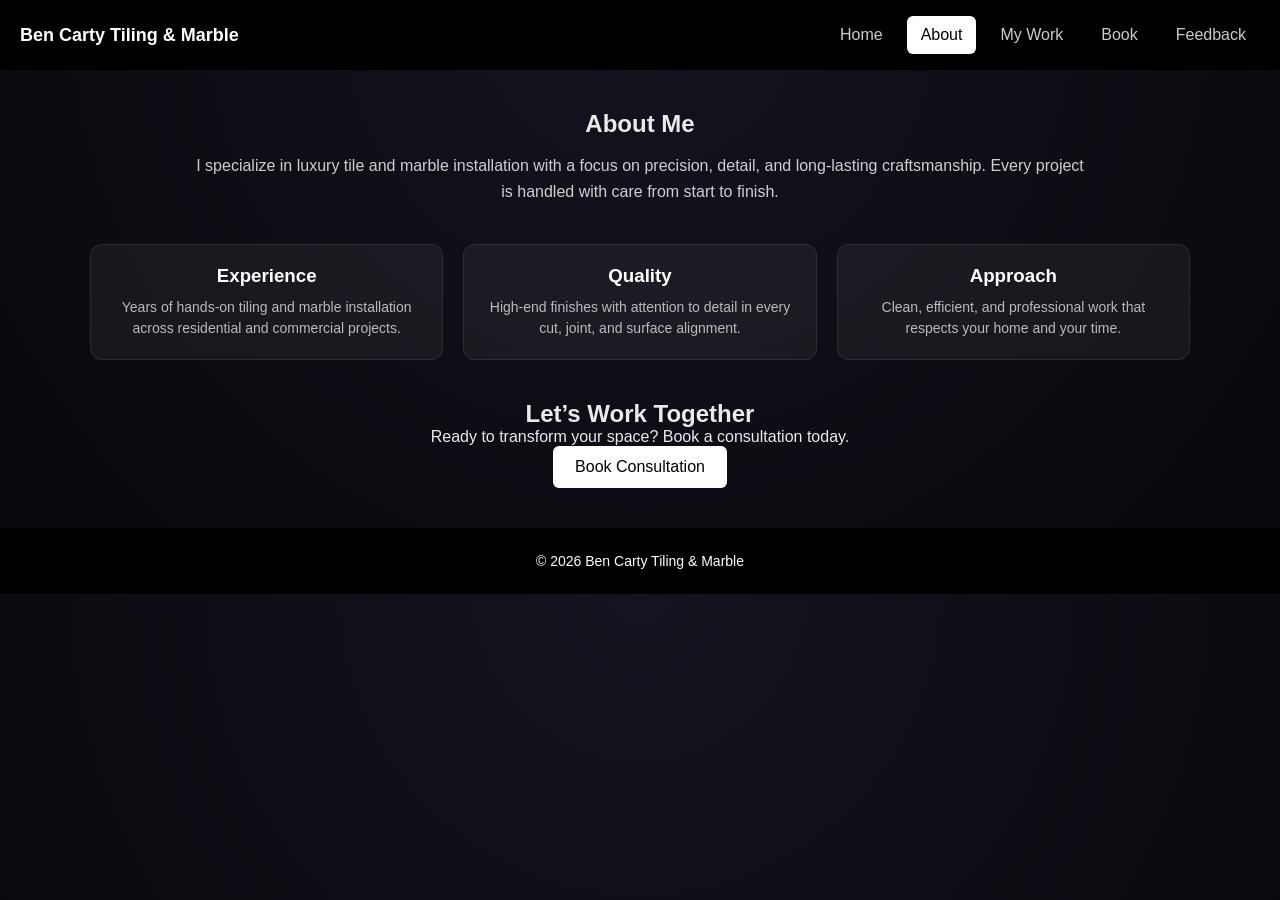
==== about.html @ 191edd22 "Update about.html" ====
<!DOCTYPE html>
<html>
<head>
<meta charset="UTF-8">
<meta name="viewport" content="width=device-width, initial-scale=1.0">
<title>About - Ben Carty Tiling & Marble</title>
<link rel="stylesheet" href="styles.css">
</head>

<body class="dark-page">

<header>
  <h1>Ben Carty Tiling & Marble</h1>
  <div class="hamburger" onclick="toggleMenu()">☰</div>

  <nav id="navMenu">
    <a href="index.html">Home</a>
    <a href="about.html">About</a>
    <a href="gallery.html">My Work</a>
    <a href="booking.html">Book</a>
    <a href="contact.html">Feedback</a>
  </nav>
</header>

<div class="page">

<section class="card about-hero">
  <h2>About Me</h2>
  <p>
    I specialize in luxury tile and marble installation with a focus on precision,
    detail, and long-lasting craftsmanship. Every project is handled with care from
    start to finish.
  </p>
</section>

<section class="card about-grid">

  <div class="about-box">
    <h3>Experience</h3>
    <p>Years of hands-on tiling and marble installation across residential and commercial projects.</p>
  </div>

  <div class="about-box">
    <h3>Quality</h3>
    <p>High-end finishes with attention to detail in every cut, joint, and surface alignment.</p>
  </div>

  <div class="about-box">
    <h3>Approach</h3>
    <p>Clean, efficient, and professional work that respects your home and your time.</p>
  </div>

</section>

<section class="card about-cta">
  <h2>Let’s Work Together</h2>
  <p>Ready to transform your space? Book a consultation today.</p>
  <a href="booking.html" class="btn primary">Book Consultation</a>
</section>

</div>

<footer>
  <p>© 2026 Ben Carty Tiling & Marble</p>
</footer>

<script src="script.js"></script>
</body>
</html>
---- styles.css ----
/* RESET */
* {
  margin: 0;
  padding: 0;
  box-sizing: border-box;
}

/* BASE */
body {
  font-family: Arial, Helvetica, sans-serif;
  background: #f5f6f8;
  color: #1a1a1a;
}

/* HEADER */
header {
  position: fixed;
  top: 0;
  width: 100%;
  height: 70px;
  background: #000;
  display: flex;
  justify-content: space-between;
  align-items: center;
  padding: 0 20px;
  z-index: 1000;
}

header h1 {
  color: white;
  font-size: 18px;
}

/* NAV */
nav {
  display: flex;
  gap: 10px;
}

nav a {
  color: #ccc;
  text-decoration: none;
  padding: 10px 14px;
  border-radius: 6px;
}

nav a:hover {
  background: #2b2b2b;
  color: #fff;
}

nav a.active {
  background: #fff;
  color: #000;
}

/* HAMBURGER */
.hamburger {
  display: none;
  font-size: 28px;
  color: white;
  cursor: pointer;
}

/* PAGE OFFSET */
.page {
  padding-top: 70px;
}

/* HERO FIX */
.hero {
  min-height: calc(100vh - 70px);
  display: flex;
  justify-content: center;
  align-items: center;
  text-align: center;
  background: url("IMG_4898.JPG") center/cover no-repeat;
  position: relative;
}

.hero::before {
  content: "";
  position: absolute;
  inset: 0;
  background: rgba(0,0,0,0.45);
}

.hero > div {
  position: relative;
  color: white;
  max-width: 800px;
  padding: 0 20px;
}

.hero h2 {
  font-size: 48px;
  line-height: 1.2;
  margin-bottom: 15px;
}

.hero p {
  font-size: 18px;
  margin-bottom: 25px;
  opacity: 0.9;
}

/* BUTTON */
.btn {
  padding: 12px 22px;
  border-radius: 6px;
  text-decoration: none;
  display: inline-block;
}

.btn.primary {
  background: #fff;
  color: #000;
}

/* BEFORE & AFTER FIX */
.before-after-grid {
  display: grid;
  grid-template-columns: 1fr 1fr;
  gap: 30px;
  max-width: 1100px;
  margin: auto;
  padding: 20px;
}

.ba-column h3 {
  text-align: center;
  margin-bottom: 10px;
  color: #fff;
}

.ba-column img {
  width: 100%;
  border-radius: 10px;
  margin-bottom: 15px;
}

/* BOOKING FIX */
.booking-box {
  display: flex;
  justify-content: center;
  align-items: center;
  padding: 40px 20px;
}

.booking-box iframe {
  width: 100%;
  max-width: 1000px;
  height: 800px;
  border: none;
  border-radius: 12px;
}

/* REVIEWS FIX */
.review {
  background: rgba(255,255,255,0.06);
  border: 1px solid rgba(255,255,255,0.1);
  padding: 25px;
  border-radius: 12px;
  backdrop-filter: blur(10px);
  transition: 0.3s ease;
}

.review:hover {
  transform: translateY(-5px);
}

.review p {
  color: rgba(255,255,255,0.75);
}

.review h4 {
  margin-top: 15px;
  color: #aaa;
}

/* DARK MODE */
body.dark-page {
  background: radial-gradient(circle at top, #141420, #07070b);
  color: #eaeaea;
}

/* MOBILE */
@media (max-width: 768px) {

  .hamburger {
    display: block;
  }

  nav {
    display: none;
    flex-direction: column;
    position: absolute;
    top: 70px;
    left: 0;
    width: 100%;
    background: rgba(0,0,0,0.95);
  }

  nav.show {
    display: flex;
  }

  .before-after-grid {
    grid-template-columns: 1fr;
  }
}

footer {
  text-align: center;
  padding: 25px;
  background: #000;
  color: white;
  font-size: 14px;
}
.card {
  max-width: 800px;
  margin: 40px auto;
  text-align: center;
}

.reviews {
  max-width: 800px;
  margin: 40px auto;
  text-align: center;
}
/* ABOUT PAGE */
.about-hero {
  max-width: 900px;
  margin: 40px auto;
  text-align: center;
}

.about-hero p {
  margin-top: 15px;
  line-height: 1.6;
  color: rgba(255,255,255,0.8);
}

.about-grid {
  display: grid;
  grid-template-columns: repeat(3, 1fr);
  gap: 20px;
  max-width: 1100px;
  margin: 20px auto;
}

.about-box {
  background: rgba(255,255,255,0.05);
  padding: 20px;
  border-radius: 12px;
  border: 1px solid rgba(255,255,255,0.08);
  text-align: center;
}

.about-box h3 {
  margin-bottom: 10px;
  color: #fff;
}

.about-box p {
  color: rgba(255,255,255,0.7);
  font-size: 14px;
  line-height: 1.5;
}

.about-cta {
  text-align: center;
  max-width: 800px;
  margin: 40px auto;
}
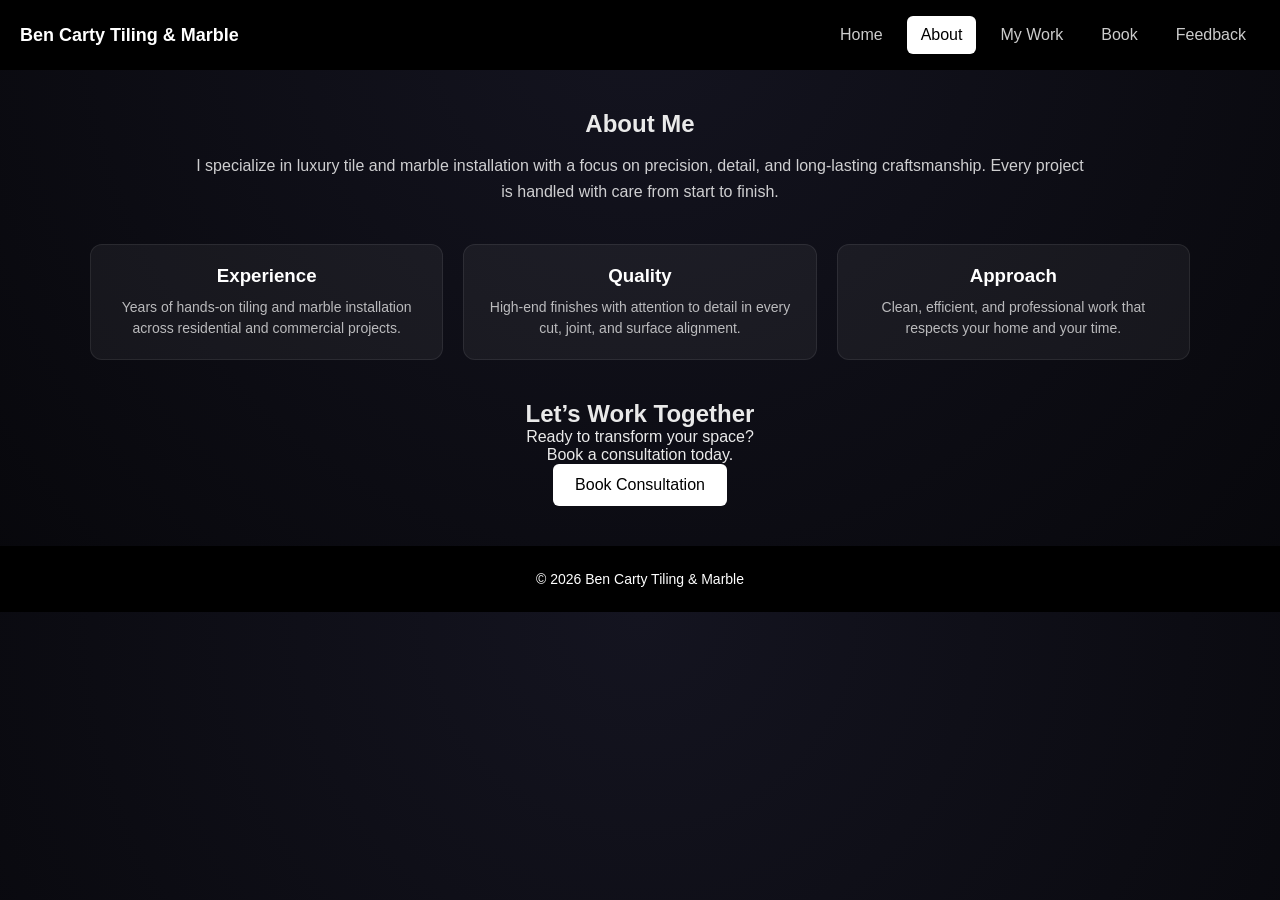
==== commit cbbecf80: "Update about.html" ====
--- a/about.html
+++ b/about.html
@@ -53,9 +53,14 @@
 </section>
 
 <section class="card about-cta">
-  <h2>Let’s Work Together</h2>
-  <p>Ready to transform your space? Book a consultation today.</p>
-  <a href="booking.html" class="btn primary">Book Consultation</a>
+<h2>Let’s Work Together</h2>
+
+<p>
+  Ready to transform your space?<br>
+  Book a consultation today.
+</p>
+
+<a href="booking.html" class="btn primary">Book Consultation</a>
 </section>
 
 </div>
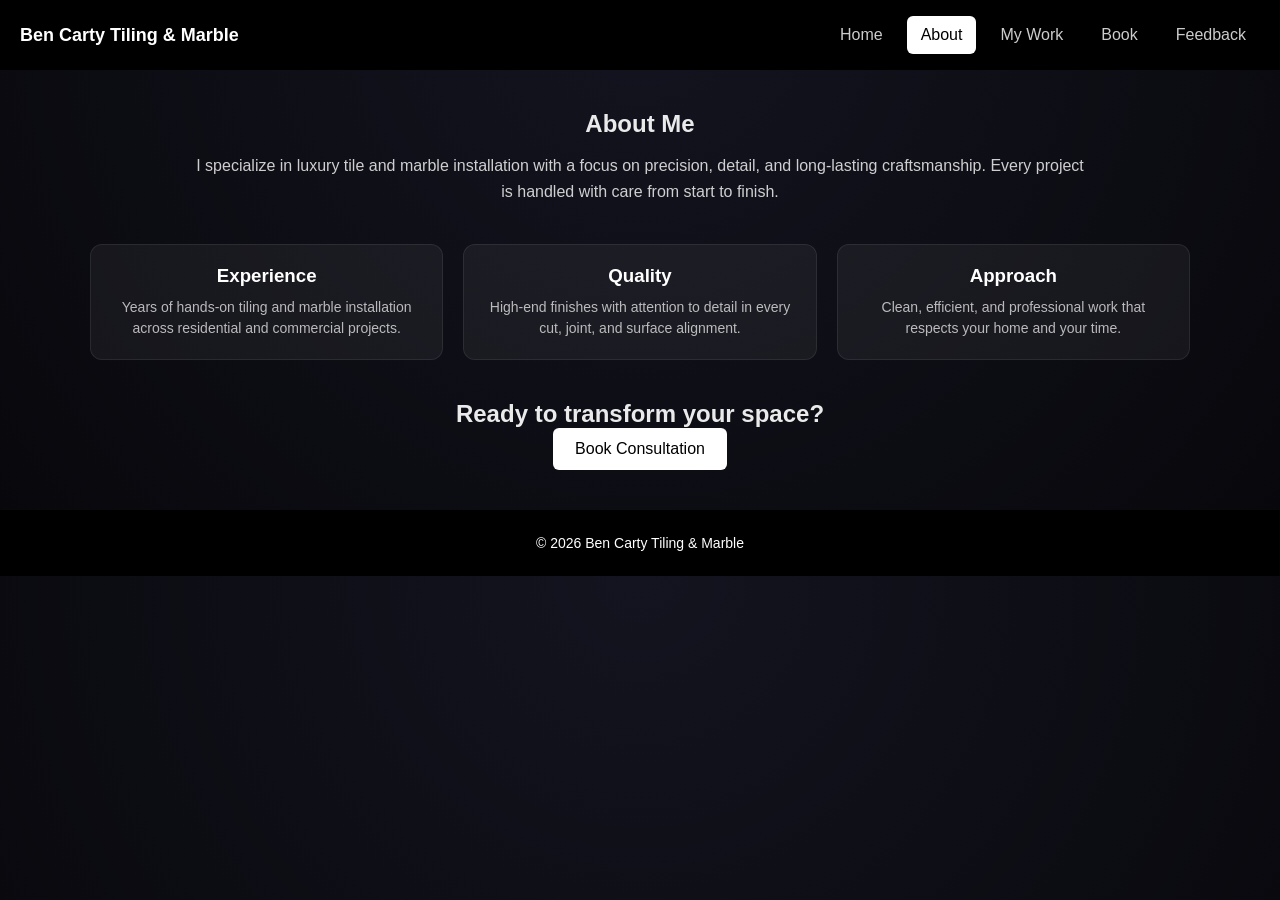
==== commit ed80f03c: "Update about.html" ====
--- a/about.html
+++ b/about.html
@@ -53,11 +53,10 @@
 </section>
 
 <section class="card about-cta">
-<h2>Let’s Work Together</h2>
+<h2>Ready to transform your space?</h2>
 
 <p>
-  Ready to transform your space?<br>
-  Book a consultation today.
+  
 </p>
 
 <a href="booking.html" class="btn primary">Book Consultation</a>
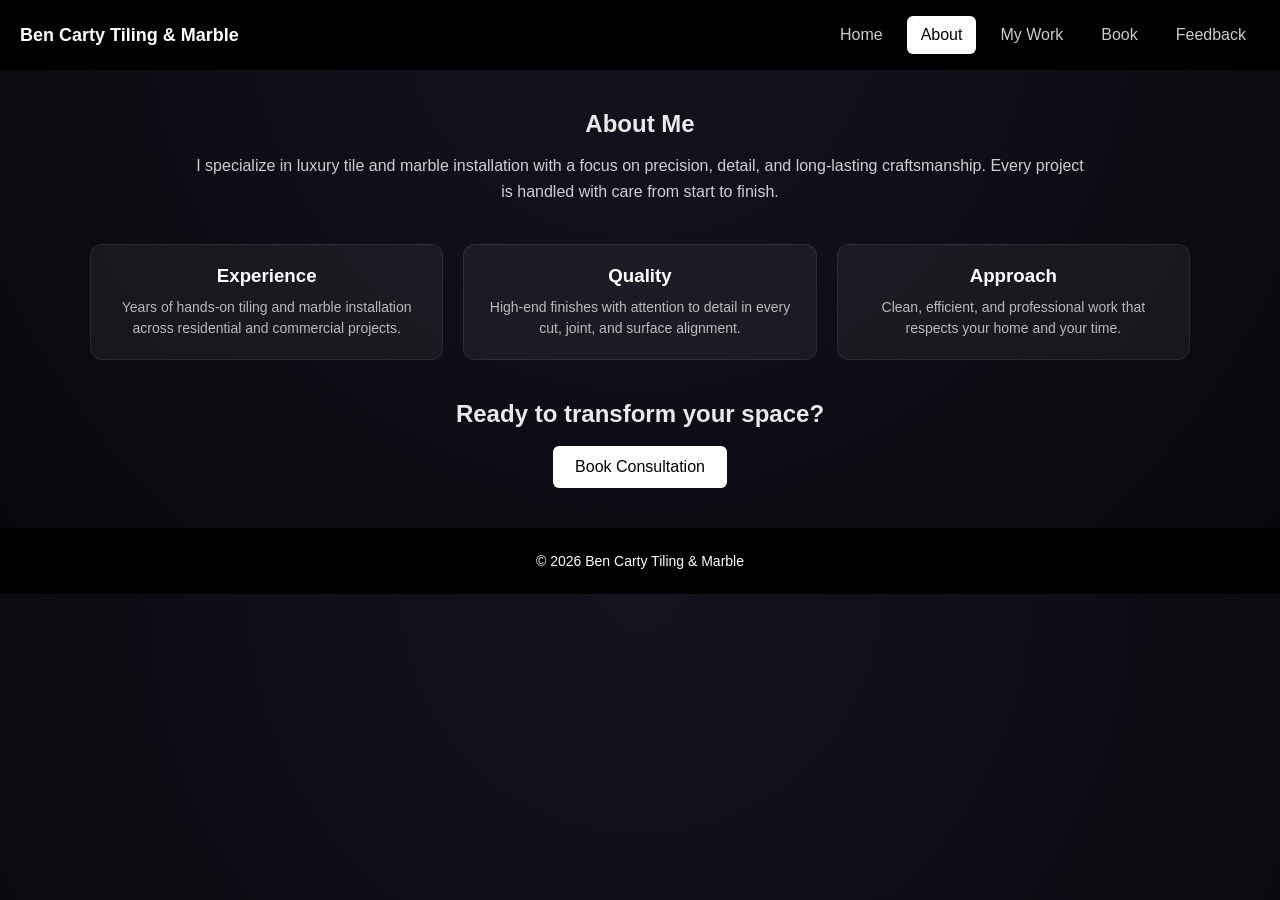
==== commit e41e312c: "Update about.html" ====
--- a/about.html
+++ b/about.html
@@ -54,11 +54,7 @@
 
 <section class="card about-cta">
 <h2>Ready to transform your space?</h2>
-
-<p>
-  
-</p>
-
+<br>
 <a href="booking.html" class="btn primary">Book Consultation</a>
 </section>
 
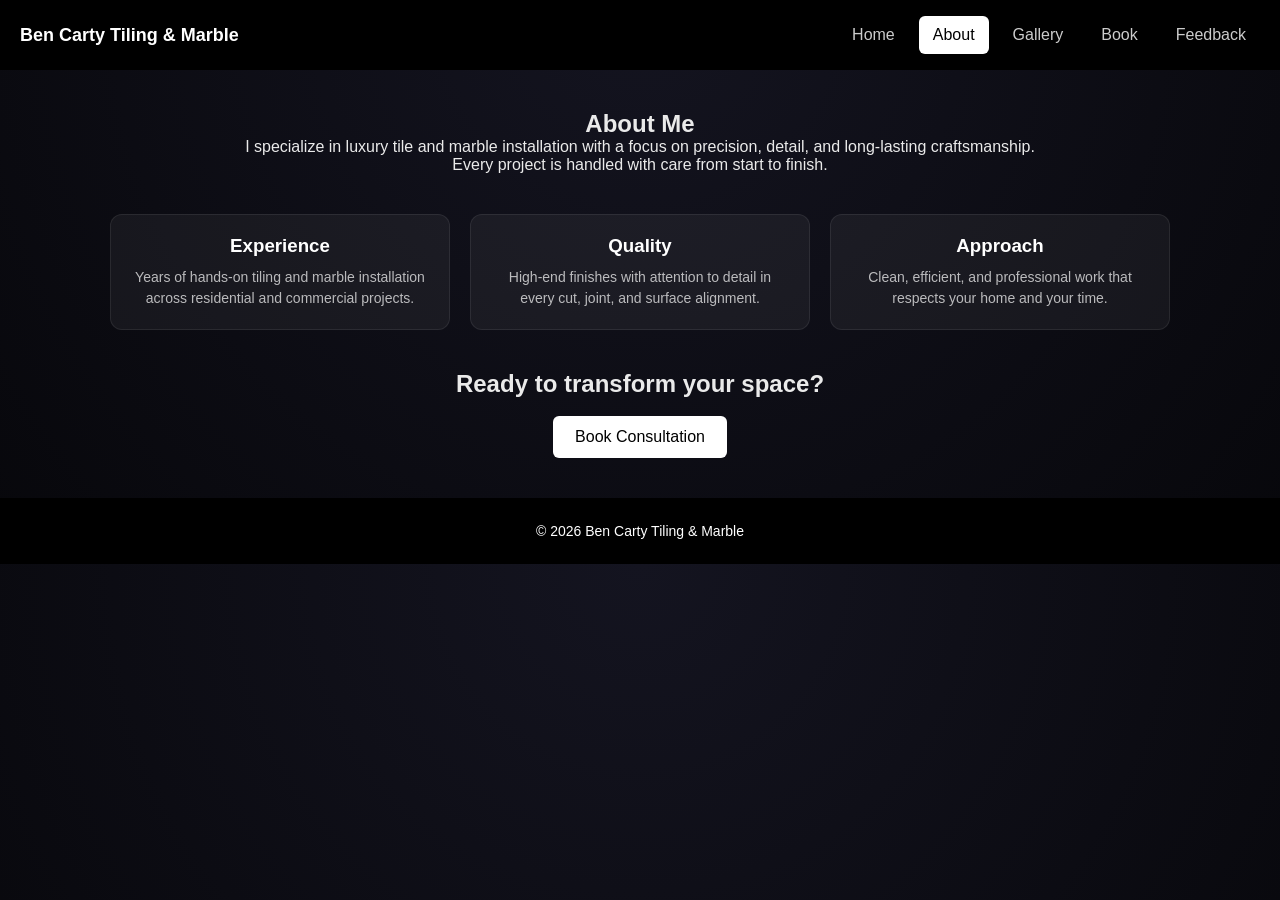
==== commit 2ae91260: "Update about.html" ====
--- a/about.html
+++ b/about.html
@@ -16,7 +16,7 @@
   <nav id="navMenu">
     <a href="index.html">Home</a>
     <a href="about.html">About</a>
-    <a href="gallery.html">My Work</a>
+    <a href="gallery.html">Gallery</a>
     <a href="booking.html">Book</a>
     <a href="contact.html">Feedback</a>
   </nav>
--- a/styles.css
+++ b/styles.css
@@ -67,7 +67,7 @@
   padding-top: 70px;
 }
 
-/* HERO FIX */
+/* HERO */
 .hero {
   min-height: calc(100vh - 70px);
   display: flex;
@@ -117,29 +117,45 @@
   color: #000;
 }
 
-/* BEFORE & AFTER FIX */
+/* =========================
+   BEFORE & AFTER (FINAL)
+   ========================= */
+
 .before-after-grid {
   display: grid;
   grid-template-columns: 1fr 1fr;
-  gap: 30px;
+  gap: 35px;
   max-width: 1100px;
-  margin: auto;
+  margin: 50px auto;
   padding: 20px;
 }
 
+.ba-column {
+  text-align: center;
+}
+
 .ba-column h3 {
-  text-align: center;
-  margin-bottom: 10px;
+  margin-bottom: 18px;
   color: #fff;
+  font-size: 20px;
+  letter-spacing: 1px;
+  text-transform: uppercase;
 }
 
 .ba-column img {
   width: 100%;
-  border-radius: 10px;
+  border-radius: 14px;
   margin-bottom: 15px;
-}
-
-/* BOOKING FIX */
+  box-shadow: 0 12px 35px rgba(0,0,0,0.45);
+  transition: transform 0.3s ease, box-shadow 0.3s ease;
+}
+
+.ba-column img:hover {
+  transform: scale(1.03);
+  box-shadow: 0 18px 50px rgba(0,0,0,0.6);
+}
+
+/* BOOKING */
 .booking-box {
   display: flex;
   justify-content: center;
@@ -155,7 +171,7 @@
   border-radius: 12px;
 }
 
-/* REVIEWS FIX */
+/* REVIEWS */
 .review {
   background: rgba(255,255,255,0.06);
   border: 1px solid rgba(255,255,255,0.1);
@@ -176,6 +192,22 @@
 .review h4 {
   margin-top: 15px;
   color: #aaa;
+}
+
+/* FOOTER */
+footer {
+  text-align: center;
+  padding: 25px;
+  background: #000;
+  color: white;
+  font-size: 14px;
+}
+
+/* CARD */
+.card {
+  max-width: 800px;
+  margin: 40px auto;
+  text-align: center;
 }
 
 /* DARK MODE */
@@ -210,43 +242,22 @@
   }
 }
 
-footer {
-  text-align: center;
-  padding: 25px;
-  background: #000;
-  color: white;
-  font-size: 14px;
-}
-.card {
-  max-width: 800px;
+.reviews {
+  display: grid;
+  grid-template-columns: repeat(auto-fit, minmax(250px, 1fr));
+  gap: 20px;
+  max-width: 1000px;
   margin: 40px auto;
-  text-align: center;
-}
-
-.reviews {
-  max-width: 800px;
-  margin: 40px auto;
-  text-align: center;
-}
-/* ABOUT PAGE */
-.about-hero {
-  max-width: 900px;
-  margin: 40px auto;
-  text-align: center;
-}
-
-.about-hero p {
-  margin-top: 15px;
-  line-height: 1.6;
-  color: rgba(255,255,255,0.8);
-}
-
+  padding: 20px;
+  justify-items: center;
+}
 .about-grid {
   display: grid;
   grid-template-columns: repeat(3, 1fr);
   gap: 20px;
   max-width: 1100px;
   margin: 20px auto;
+  padding: 0 20px;
 }
 
 .about-box {
@@ -267,9 +278,3 @@
   font-size: 14px;
   line-height: 1.5;
 }
-
-.about-cta {
-  text-align: center;
-  max-width: 800px;
-  margin: 40px auto;
-}
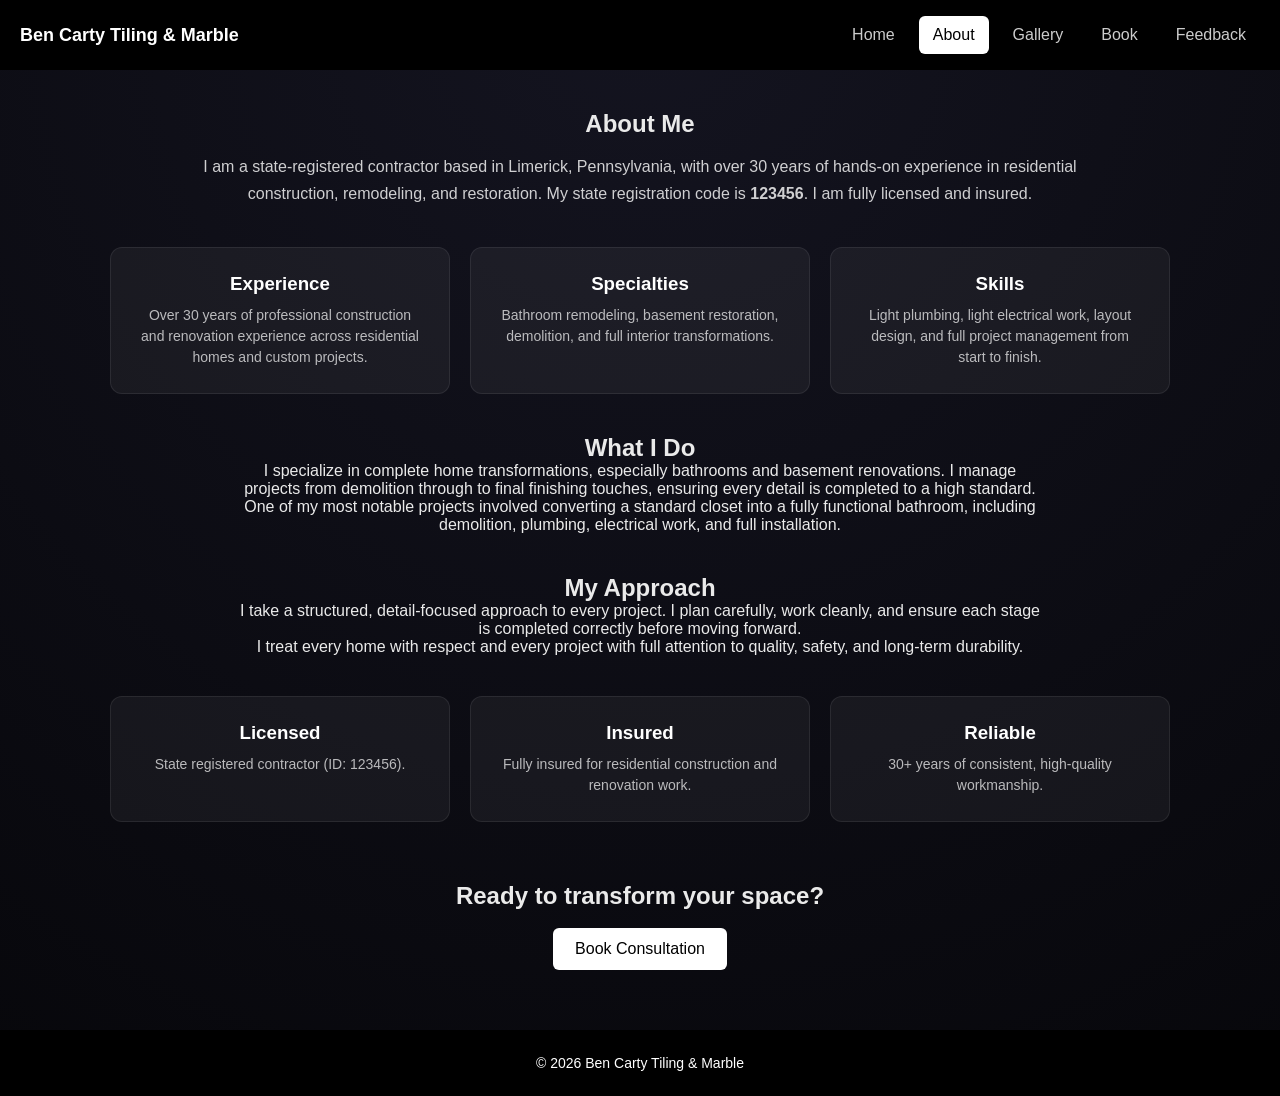
==== commit 67ca8947: "Update about.html" ====
--- a/about.html
+++ b/about.html
@@ -3,7 +3,7 @@
 <head>
 <meta charset="UTF-8">
 <meta name="viewport" content="width=device-width, initial-scale=1.0">
-<title>About - Ben Carty Tiling & Marble</title>
+<title>Ben Carty Tiling & Marble</title>
 <link rel="stylesheet" href="styles.css">
 </head>
 
@@ -24,38 +24,99 @@
 
 <div class="page">
 
+<!-- HERO ABOUT -->
 <section class="card about-hero">
   <h2>About Me</h2>
+
   <p>
-    I specialize in luxury tile and marble installation with a focus on precision,
-    detail, and long-lasting craftsmanship. Every project is handled with care from
-    start to finish.
+    I am a state-registered contractor based in Limerick, Pennsylvania, with over 30 years of hands-on experience in residential construction, remodeling, and restoration.  
+    My state registration code is <strong>123456</strong>. I am fully licensed and insured.
   </p>
 </section>
 
-<section class="card about-grid">
+<!-- EXPERIENCE -->
+<section class="about-grid">
 
   <div class="about-box">
     <h3>Experience</h3>
-    <p>Years of hands-on tiling and marble installation across residential and commercial projects.</p>
+    <p>
+      Over 30 years of professional construction and renovation experience across residential homes and custom projects.
+    </p>
   </div>
 
   <div class="about-box">
-    <h3>Quality</h3>
-    <p>High-end finishes with attention to detail in every cut, joint, and surface alignment.</p>
+    <h3>Specialties</h3>
+    <p>
+      Bathroom remodeling, basement restoration, demolition, and full interior transformations.
+    </p>
   </div>
 
   <div class="about-box">
-    <h3>Approach</h3>
-    <p>Clean, efficient, and professional work that respects your home and your time.</p>
+    <h3>Skills</h3>
+    <p>
+      Light plumbing, light electrical work, layout design, and full project management from start to finish.
+    </p>
   </div>
 
 </section>
 
+<!-- WORK SECTION -->
+<section class="card">
+
+  <h2>What I Do</h2>
+
+  <p>
+    I specialize in complete home transformations, especially bathrooms and basement renovations. I manage projects from demolition through to final finishing touches, ensuring every detail is completed to a high standard.
+  </p>
+
+  <p>
+    One of my most notable projects involved converting a standard closet into a fully functional bathroom, including demolition, plumbing, electrical work, and full installation.
+  </p>
+
+</section>
+
+<!-- APPROACH -->
+<section class="card">
+
+  <h2>My Approach</h2>
+
+  <p>
+    I take a structured, detail-focused approach to every project. I plan carefully, work cleanly, and ensure each stage is completed correctly before moving forward.
+  </p>
+
+  <p>
+    I treat every home with respect and every project with full attention to quality, safety, and long-term durability.
+  </p>
+
+</section>
+
+<!-- TRUST -->
+<section class="about-grid">
+
+  <div class="about-box">
+    <h3>Licensed</h3>
+    <p>State registered contractor (ID: 123456).</p>
+  </div>
+
+  <div class="about-box">
+    <h3>Insured</h3>
+    <p>Fully insured for residential construction and renovation work.</p>
+  </div>
+
+  <div class="about-box">
+    <h3>Reliable</h3>
+    <p>30+ years of consistent, high-quality workmanship.</p>
+  </div>
+
+</section>
+
+<!-- CTA -->
 <section class="card about-cta">
-<h2>Ready to transform your space?</h2>
-<br>
-<a href="booking.html" class="btn primary">Book Consultation</a>
+
+  <h2>Ready to transform your space?</h2>
+  </br>
+  <a href="booking.html" class="btn primary">Book Consultation</a>
+
 </section>
 
 </div>
--- a/styles.css
+++ b/styles.css
@@ -251,6 +251,20 @@
   padding: 20px;
   justify-items: center;
 }
+/* ABOUT HERO */
+.about-hero {
+  max-width: 900px;
+  margin: 40px auto;
+  text-align: center;
+}
+
+.about-hero p {
+  margin-top: 15px;
+  line-height: 1.7;
+  color: rgba(255,255,255,0.8);
+}
+
+/* GRID CARDS */
 .about-grid {
   display: grid;
   grid-template-columns: repeat(3, 1fr);
@@ -262,10 +276,15 @@
 
 .about-box {
   background: rgba(255,255,255,0.05);
-  padding: 20px;
+  padding: 25px;
   border-radius: 12px;
   border: 1px solid rgba(255,255,255,0.08);
   text-align: center;
+  transition: 0.3s ease;
+}
+
+.about-box:hover {
+  transform: translateY(-5px);
 }
 
 .about-box h3 {
@@ -278,3 +297,10 @@
   font-size: 14px;
   line-height: 1.5;
 }
+
+/* CTA */
+.about-cta {
+  text-align: center;
+  max-width: 800px;
+  margin: 60px auto;
+}
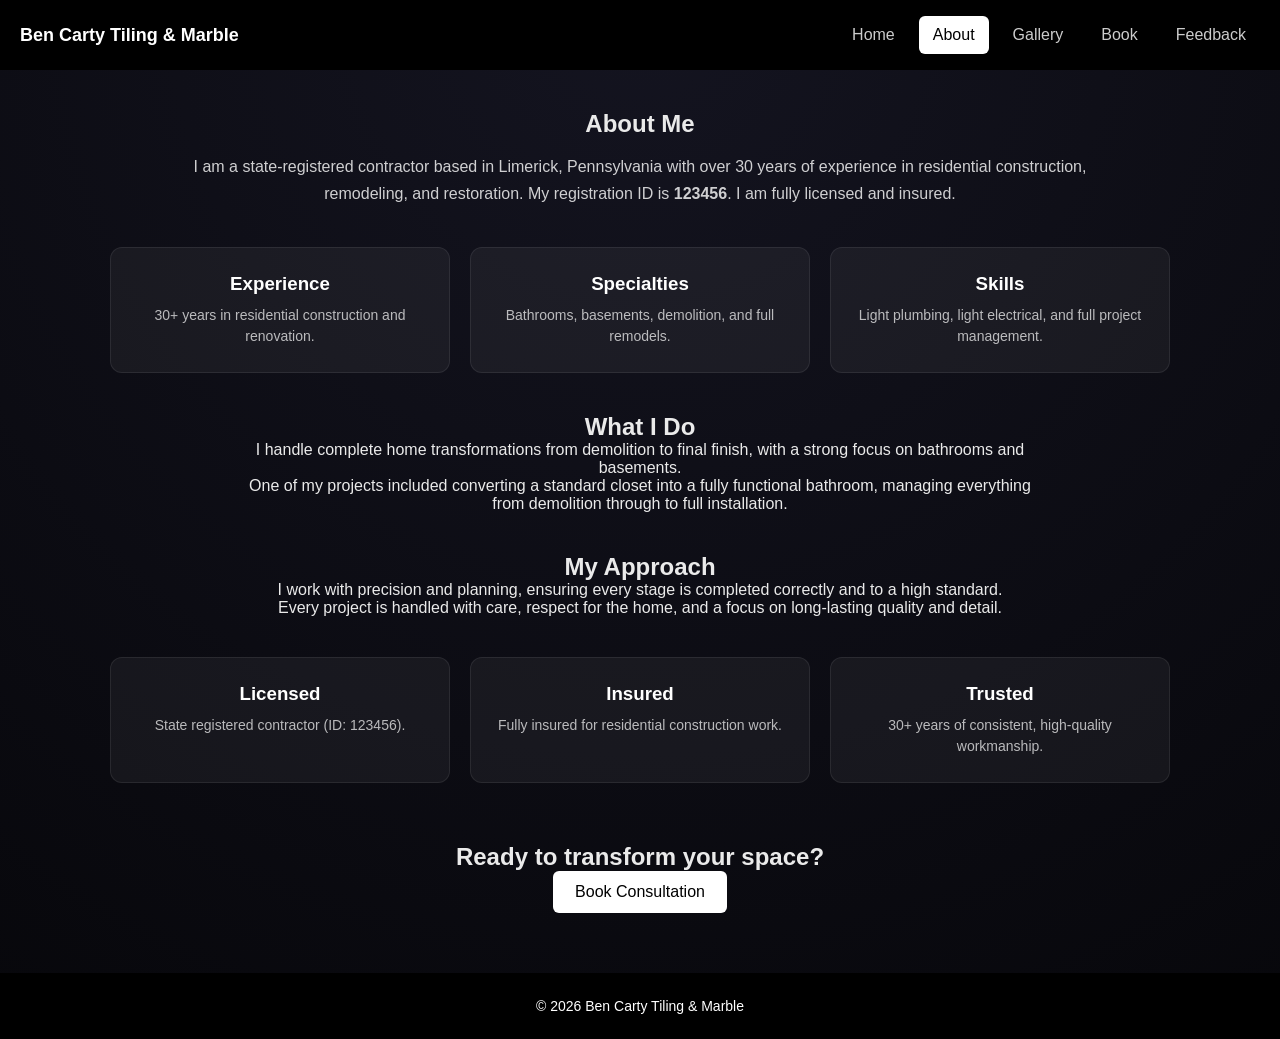
==== commit ac737404: "Update about.html" ====
--- a/about.html
+++ b/about.html
@@ -24,53 +24,47 @@
 
 <div class="page">
 
-<!-- HERO ABOUT -->
+<!-- ABOUT HERO -->
 <section class="card about-hero">
   <h2>About Me</h2>
 
   <p>
-    I am a state-registered contractor based in Limerick, Pennsylvania, with over 30 years of hands-on experience in residential construction, remodeling, and restoration.  
-    My state registration code is <strong>123456</strong>. I am fully licensed and insured.
+    I am a state-registered contractor based in Limerick, Pennsylvania with over 30 years of experience in residential construction, remodeling, and restoration.  
+    My registration ID is <strong>123456</strong>. I am fully licensed and insured.
   </p>
 </section>
 
-<!-- EXPERIENCE -->
+<!-- CORE INFO GRID -->
 <section class="about-grid">
 
   <div class="about-box">
     <h3>Experience</h3>
-    <p>
-      Over 30 years of professional construction and renovation experience across residential homes and custom projects.
-    </p>
+    <p>30+ years in residential construction and renovation.</p>
   </div>
 
   <div class="about-box">
     <h3>Specialties</h3>
-    <p>
-      Bathroom remodeling, basement restoration, demolition, and full interior transformations.
-    </p>
+    <p>Bathrooms, basements, demolition, and full remodels.</p>
   </div>
 
   <div class="about-box">
     <h3>Skills</h3>
-    <p>
-      Light plumbing, light electrical work, layout design, and full project management from start to finish.
-    </p>
+    <p>Light plumbing, light electrical, and full project management.</p>
   </div>
 
 </section>
 
-<!-- WORK SECTION -->
+<!-- WHAT I DO -->
 <section class="card">
 
   <h2>What I Do</h2>
 
   <p>
-    I specialize in complete home transformations, especially bathrooms and basement renovations. I manage projects from demolition through to final finishing touches, ensuring every detail is completed to a high standard.
+    I handle complete home transformations from demolition to final finish, with a strong focus on bathrooms and basements.
   </p>
 
   <p>
-    One of my most notable projects involved converting a standard closet into a fully functional bathroom, including demolition, plumbing, electrical work, and full installation.
+    One of my projects included converting a standard closet into a fully functional bathroom, managing everything from demolition through to full installation.
   </p>
 
 </section>
@@ -81,16 +75,16 @@
   <h2>My Approach</h2>
 
   <p>
-    I take a structured, detail-focused approach to every project. I plan carefully, work cleanly, and ensure each stage is completed correctly before moving forward.
+    I work with precision and planning, ensuring every stage is completed correctly and to a high standard.
   </p>
 
   <p>
-    I treat every home with respect and every project with full attention to quality, safety, and long-term durability.
+    Every project is handled with care, respect for the home, and a focus on long-lasting quality and detail.
   </p>
 
 </section>
 
-<!-- TRUST -->
+<!-- TRUST SECTION -->
 <section class="about-grid">
 
   <div class="about-box">
@@ -100,11 +94,11 @@
 
   <div class="about-box">
     <h3>Insured</h3>
-    <p>Fully insured for residential construction and renovation work.</p>
+    <p>Fully insured for residential construction work.</p>
   </div>
 
   <div class="about-box">
-    <h3>Reliable</h3>
+    <h3>Trusted</h3>
     <p>30+ years of consistent, high-quality workmanship.</p>
   </div>
 
@@ -114,7 +108,7 @@
 <section class="card about-cta">
 
   <h2>Ready to transform your space?</h2>
-  </br>
+
   <a href="booking.html" class="btn primary">Book Consultation</a>
 
 </section>
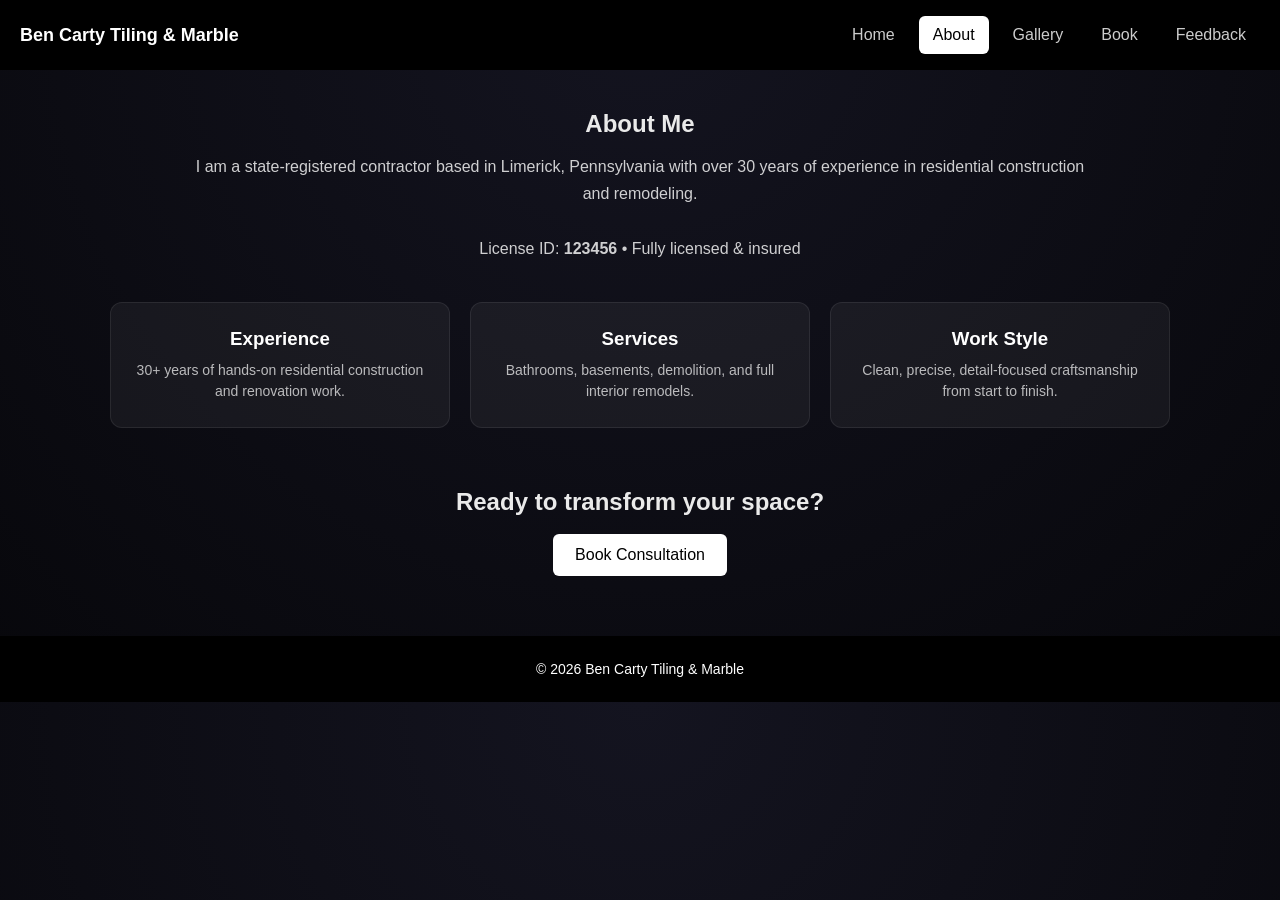
==== commit ef0abf7a: "Update about.html" ====
--- a/about.html
+++ b/about.html
@@ -24,82 +24,33 @@
 
 <div class="page">
 
-<!-- ABOUT HERO -->
+<!-- INTRO -->
 <section class="card about-hero">
   <h2>About Me</h2>
 
   <p>
-    I am a state-registered contractor based in Limerick, Pennsylvania with over 30 years of experience in residential construction, remodeling, and restoration.  
-    My registration ID is <strong>123456</strong>. I am fully licensed and insured.
+    I am a state-registered contractor based in Limerick, Pennsylvania with over 30 years of experience in residential construction and remodeling.  
+    <br><br>
+    License ID: <strong>123456</strong> • Fully licensed & insured
   </p>
 </section>
 
-<!-- CORE INFO GRID -->
+<!-- ONLY 3 CARDS -->
 <section class="about-grid">
 
   <div class="about-box">
     <h3>Experience</h3>
-    <p>30+ years in residential construction and renovation.</p>
+    <p>30+ years of hands-on residential construction and renovation work.</p>
   </div>
 
   <div class="about-box">
-    <h3>Specialties</h3>
-    <p>Bathrooms, basements, demolition, and full remodels.</p>
+    <h3>Services</h3>
+    <p>Bathrooms, basements, demolition, and full interior remodels.</p>
   </div>
 
   <div class="about-box">
-    <h3>Skills</h3>
-    <p>Light plumbing, light electrical, and full project management.</p>
-  </div>
-
-</section>
-
-<!-- WHAT I DO -->
-<section class="card">
-
-  <h2>What I Do</h2>
-
-  <p>
-    I handle complete home transformations from demolition to final finish, with a strong focus on bathrooms and basements.
-  </p>
-
-  <p>
-    One of my projects included converting a standard closet into a fully functional bathroom, managing everything from demolition through to full installation.
-  </p>
-
-</section>
-
-<!-- APPROACH -->
-<section class="card">
-
-  <h2>My Approach</h2>
-
-  <p>
-    I work with precision and planning, ensuring every stage is completed correctly and to a high standard.
-  </p>
-
-  <p>
-    Every project is handled with care, respect for the home, and a focus on long-lasting quality and detail.
-  </p>
-
-</section>
-
-<!-- TRUST SECTION -->
-<section class="about-grid">
-
-  <div class="about-box">
-    <h3>Licensed</h3>
-    <p>State registered contractor (ID: 123456).</p>
-  </div>
-
-  <div class="about-box">
-    <h3>Insured</h3>
-    <p>Fully insured for residential construction work.</p>
-  </div>
-
-  <div class="about-box">
-    <h3>Trusted</h3>
-    <p>30+ years of consistent, high-quality workmanship.</p>
+    <h3>Work Style</h3>
+    <p>Clean, precise, detail-focused craftsmanship from start to finish.</p>
   </div>
 
 </section>
@@ -108,7 +59,7 @@
 <section class="card about-cta">
 
   <h2>Ready to transform your space?</h2>
-
+  </br>
   <a href="booking.html" class="btn primary">Book Consultation</a>
 
 </section>
